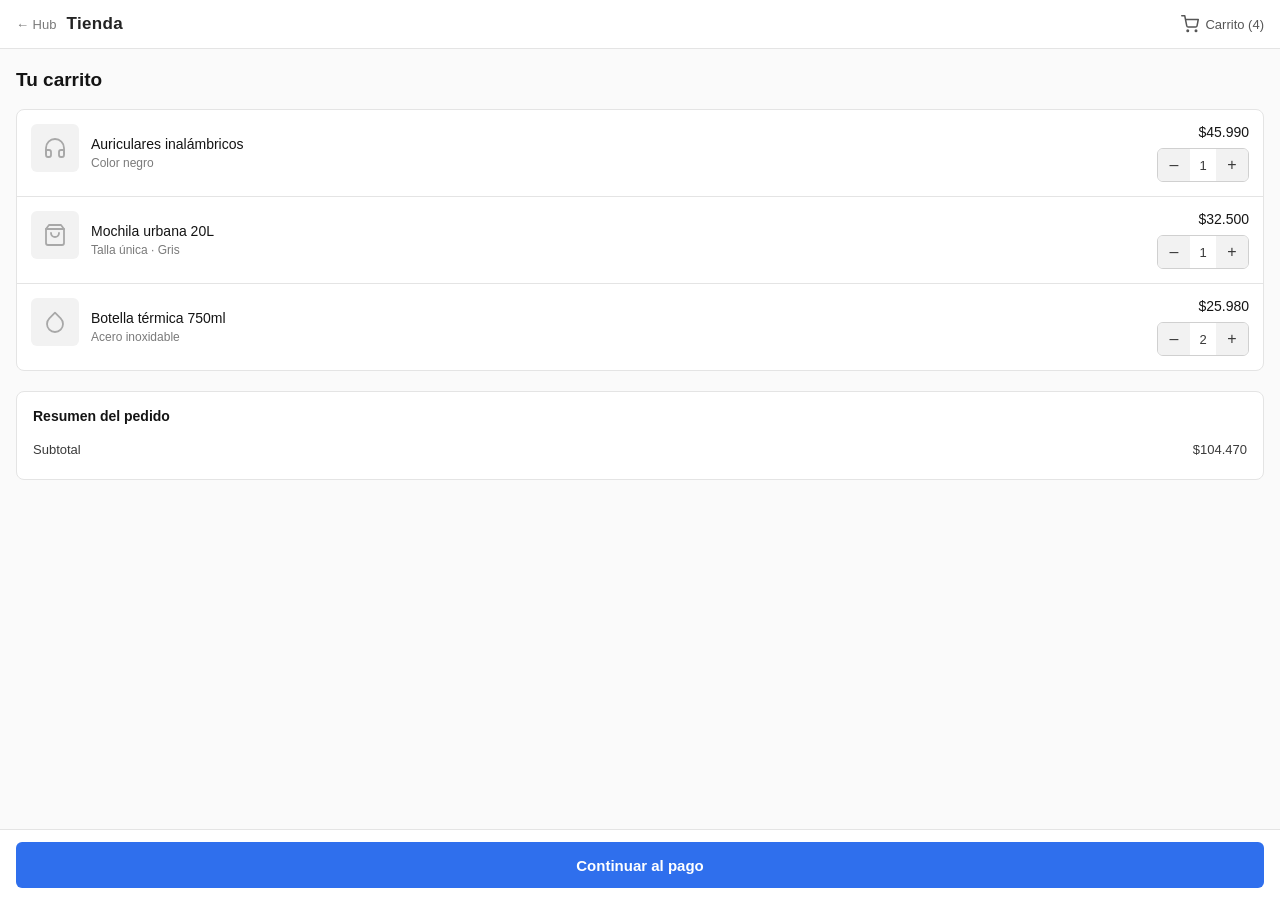
==== variante-a-control/index.html @ 312053e8 "Restructure into a hub + 5 isolated A/B/C/D/E variants Adds a mobile-only landing hub (root index.ht" ====
<!DOCTYPE html>
<html lang="es">
<head>
<meta charset="UTF-8">
<meta name="viewport" content="width=device-width, initial-scale=1.0">
<title>Tienda — Variante A</title>
<link rel="stylesheet" href="styles.css">
</head>
<body>

<header class="topbar">
  <div class="topbar-inner">
    <div class="topbar-left">
      <a class="hub-link" href="../index.html">&larr; Hub</a>
      <span class="logo">Tienda</span>
    </div>
    <span class="cart-indicator">
      <svg class="icon" viewBox="0 0 24 24" fill="none" stroke="currentColor" stroke-width="2" stroke-linecap="round" stroke-linejoin="round"><circle cx="9" cy="21" r="1"></circle><circle cx="20" cy="21" r="1"></circle><path d="M1 1h4l2.68 13.39a2 2 0 0 0 2 1.61h9.72a2 2 0 0 0 2-1.61L23 6H6"></path></svg>
      <span id="cartIndicator">Carrito (3)</span>
    </span>
  </div>
</header>

<main id="app">

  <!-- PANTALLA 1: CARRITO -->
  <section class="screen" id="screen-cart" data-screen="cart">
    <div class="page">
      <h1 class="page-title">Tu carrito</h1>

      <div class="layout">
        <ul class="product-list" id="productList"></ul>

        <div class="summary-box">
          <h2 class="summary-title">Resumen del pedido</h2>
          <div class="summary-row">
            <span>Subtotal</span>
            <span id="subtotalValue">$0</span>
          </div>
        </div>
      </div>
    </div>

    <div class="bottom-bar">
      <div class="bottom-bar-inner">
        <button class="btn btn-primary btn-block" id="btnGoCheckout">Continuar al pago</button>
      </div>
    </div>
  </section>

  <!-- PANTALLA 2: CHECKOUT (por etapas) -->
  <section class="screen hidden" id="screen-checkout" data-screen="checkout">
    <div class="page">
      <h1 class="page-title">Pago</h1>

      <ol class="progress-bar" id="progressBar">
        <li class="progress-step" data-step="1">
          <span class="progress-dot">1</span>
          <span class="progress-label">Dirección</span>
        </li>
        <li class="progress-step" data-step="2">
          <span class="progress-dot">2</span>
          <span class="progress-label">Pago</span>
        </li>
        <li class="progress-step" data-step="3">
          <span class="progress-dot">3</span>
          <span class="progress-label">Revisión</span>
        </li>
      </ol>

      <div class="layout">

        <!-- Etapa 1: Dirección -->
        <div class="checkout-step" id="step-direccion">
          <div class="form-block">
            <h2 class="form-heading">
              <svg class="icon" viewBox="0 0 24 24" fill="none" stroke="currentColor" stroke-width="2" stroke-linecap="round" stroke-linejoin="round"><path d="M21 10c0 7-9 13-9 13s-9-6-9-13a9 9 0 0 1 18 0z"></path><circle cx="12" cy="10" r="3"></circle></svg>
              Dirección de envío
            </h2>
            <div class="field">
              <label for="fullName">Nombre completo</label>
              <input type="text" id="fullName" placeholder="Nombre y apellido">
            </div>
            <div class="field">
              <label for="address">Dirección</label>
              <input type="text" id="address" placeholder="Calle, número, depto.">
            </div>
            <div class="field-row">
              <div class="field">
                <label for="city">Ciudad</label>
                <input type="text" id="city" placeholder="Ciudad">
              </div>
              <div class="field">
                <label for="zip">Código postal</label>
                <input type="text" id="zip" placeholder="0000000">
              </div>
            </div>
            <div class="field">
              <label for="phone">Teléfono</label>
              <input type="tel" id="phone" placeholder="+56 9 0000 0000">
            </div>
          </div>
        </div>

        <!-- Etapa 2: Pago -->
        <div class="checkout-step hidden" id="step-pago">
          <div class="form-block">
            <h2 class="form-heading">
              <svg class="icon" viewBox="0 0 24 24" fill="none" stroke="currentColor" stroke-width="2" stroke-linecap="round" stroke-linejoin="round"><rect x="1" y="4" width="22" height="16" rx="2" ry="2"></rect><line x1="1" y1="10" x2="23" y2="10"></line></svg>
              Medio de pago
            </h2>
            <div class="field">
              <label for="cardName">Nombre en la tarjeta</label>
              <input type="text" id="cardName" placeholder="Como aparece en la tarjeta">
            </div>
            <div class="field">
              <label for="cardNumber">Número de tarjeta</label>
              <input type="text" id="cardNumber" placeholder="0000 0000 0000 0000">
            </div>
            <div class="field-row">
              <div class="field">
                <label for="cardExpiry">Vencimiento</label>
                <input type="text" id="cardExpiry" placeholder="MM/AA">
              </div>
              <div class="field">
                <label for="cardCvv">CVV</label>
                <input type="text" id="cardCvv" placeholder="000">
              </div>
            </div>
          </div>
        </div>

        <!-- Etapa 3: Revisión -->
        <div class="checkout-step hidden" id="step-revision">
          <div class="form-block">
            <h2 class="form-heading">
              <svg class="icon" viewBox="0 0 24 24" fill="none" stroke="currentColor" stroke-width="2" stroke-linecap="round" stroke-linejoin="round"><path d="M21 10c0 7-9 13-9 13s-9-6-9-13a9 9 0 0 1 18 0z"></path><circle cx="12" cy="10" r="3"></circle></svg>
              Dirección de envío
            </h2>
            <div class="summary-row">
              <span>Nombre</span>
              <span id="reviewName">—</span>
            </div>
            <div class="summary-row">
              <span>Dirección</span>
              <span id="reviewAddress">—</span>
            </div>
            <div class="summary-row">
              <span>Teléfono</span>
              <span id="reviewPhone">—</span>
            </div>
          </div>

          <div class="form-block">
            <h2 class="form-heading">
              <svg class="icon" viewBox="0 0 24 24" fill="none" stroke="currentColor" stroke-width="2" stroke-linecap="round" stroke-linejoin="round"><rect x="1" y="4" width="22" height="16" rx="2" ry="2"></rect><line x1="1" y1="10" x2="23" y2="10"></line></svg>
              Medio de pago
            </h2>
            <div class="summary-row">
              <span>Tarjeta</span>
              <span id="reviewCard">—</span>
            </div>
          </div>

          <div class="summary-box">
            <h2 class="summary-title">Resumen del pedido</h2>
            <div class="summary-row">
              <span>Subtotal</span>
              <span id="subtotalValue2">$0</span>
            </div>
            <div class="summary-row">
              <span>Envío</span>
              <span id="shippingValue2">$0</span>
            </div>
            <div class="summary-row summary-total">
              <span>Total</span>
              <span id="totalValue2">$0</span>
            </div>
          </div>
        </div>

      </div>
    </div>

    <div class="bottom-bar">
      <div class="bottom-bar-inner bottom-bar-split">
        <button class="btn btn-link" id="btnStepBack">
          <svg class="icon icon-sm" viewBox="0 0 24 24" fill="none" stroke="currentColor" stroke-width="2" stroke-linecap="round" stroke-linejoin="round"><line x1="19" y1="12" x2="5" y2="12"></line><polyline points="12 19 5 12 12 5"></polyline></svg>
          <span id="btnStepBackLabel">Volver al carrito</span>
        </button>
        <button class="btn btn-primary" id="btnStepPrimary">Continuar</button>
      </div>
    </div>
  </section>

  <!-- PANTALLA 3: CONFIRMACIÓN -->
  <section class="screen hidden" id="screen-confirmation" data-screen="confirmation">
    <div class="page page-narrow">
      <div class="confirm-box">
        <svg class="icon icon-lg confirm-icon" viewBox="0 0 24 24" fill="none" stroke="currentColor" stroke-width="2" stroke-linecap="round" stroke-linejoin="round"><path d="M22 11.08V12a10 10 0 1 1-5.93-9.14"></path><polyline points="22 4 12 14.01 9 11.01"></polyline></svg>
        <h1 class="page-title">Compra confirmada</h1>
        <p class="confirm-order-number" id="orderNumber"></p>

        <div class="confirm-detail">
          <div class="summary-row">
            <span>Total pagado</span>
            <span id="totalValue3">$0</span>
          </div>
          <div class="summary-row">
            <span>Entrega estimada</span>
            <span id="deliveryValue3"></span>
          </div>
          <div class="summary-row">
            <span>Dirección</span>
            <span id="addressValue3"></span>
          </div>
          <div class="summary-row">
            <span>Medio de pago</span>
            <span id="paymentValue3"></span>
          </div>
        </div>
      </div>
    </div>

    <div class="bottom-bar">
      <div class="bottom-bar-inner">
        <button class="btn btn-primary btn-block" id="btnRestart">Volver al inicio</button>
      </div>
    </div>
  </section>

</main>

<!-- Panel de depuración oculto: Alt+Shift+L -->
<div class="debug-panel hidden" id="debugPanel">
  <div class="debug-header">
    <span>Debug log — Variante A</span>
    <div>
      <button id="debugDownload">Descargar JSON</button>
      <button id="debugClose">Cerrar</button>
    </div>
  </div>
  <pre id="debugContent"></pre>
</div>

<script src="app.js"></script>
</body>
</html>
---- variante-a-control/styles.css ----
* { box-sizing: border-box; }

:root {
  --gray-50: #fafafa;
  --gray-100: #f2f2f2;
  --gray-200: #e4e4e4;
  --gray-300: #d0d0d0;
  --gray-400: #a8a8a8;
  --gray-500: #7a7a7a;
  --gray-600: #565656;
  --gray-700: #3a3a3a;
  --gray-800: #232323;
  --gray-900: #141414;
  --accent: #2f6fed;
  --accent-dark: #1f4fc4;
}

html, body {
  margin: 0;
  padding: 0;
  font-family: -apple-system, BlinkMacSystemFont, "Segoe UI", Helvetica, Arial, sans-serif;
  color: var(--gray-800);
  background: var(--gray-50);
}

.hidden { display: none !important; }

/* Solo mobile: ~375-414px. Sin breakpoints de escritorio. */

.icon {
  width: 18px;
  height: 18px;
  flex-shrink: 0;
  vertical-align: middle;
}
.icon-sm { width: 15px; height: 15px; }
.icon-md { width: 24px; height: 24px; }
.icon-lg { width: 40px; height: 40px; }

.topbar {
  background: #fff;
  border-bottom: 1px solid var(--gray-200);
  position: sticky;
  top: 0;
  z-index: 10;
}
.topbar-inner {
  display: flex;
  justify-content: space-between;
  align-items: center;
  padding: 14px 16px;
}
.topbar-left {
  display: flex;
  align-items: center;
  gap: 10px;
}
.hub-link {
  font-size: 13px;
  color: var(--gray-500);
  text-decoration: none;
}
.hub-link:hover { color: var(--gray-800); }
.logo {
  font-weight: 700;
  font-size: 17px;
  letter-spacing: 0.02em;
}
.cart-indicator {
  display: flex;
  align-items: center;
  gap: 6px;
  font-size: 13px;
  color: var(--gray-600);
}

.page {
  padding: 20px 16px 100px;
}
.page-narrow { max-width: 100%; }

.page-title {
  font-size: 19px;
  font-weight: 600;
  margin: 0 0 18px;
  color: var(--gray-900);
}

.layout {
  display: flex;
  flex-direction: column;
  gap: 20px;
}

/* Barra de acciones fija */
.bottom-bar {
  position: fixed;
  left: 0;
  right: 0;
  bottom: 0;
  background: #fff;
  border-top: 1px solid var(--gray-200);
  padding: 12px 16px calc(12px + env(safe-area-inset-bottom));
  z-index: 20;
}
.bottom-bar-inner {
  display: flex;
  align-items: center;
  gap: 10px;
}
.bottom-bar-inner .btn-primary { flex: 1; }
.bottom-bar-split .btn-link {
  flex: 0 0 auto;
  margin-top: 0;
  padding-left: 8px;
  padding-right: 8px;
}

/* Barra de progreso del checkout */
.progress-bar {
  display: flex;
  list-style: none;
  margin: 0 0 24px;
  padding: 0;
}
.progress-step {
  flex: 1;
  display: flex;
  flex-direction: column;
  align-items: center;
  text-align: center;
  position: relative;
}
.progress-step::before {
  content: '';
  position: absolute;
  top: 13px;
  left: -50%;
  width: 100%;
  height: 2px;
  background: var(--gray-200);
  z-index: 0;
}
.progress-step:first-child::before { display: none; }
.progress-step.is-done::before,
.progress-step.is-active::before {
  background: var(--accent);
}
.progress-dot {
  position: relative;
  z-index: 1;
  width: 26px;
  height: 26px;
  border-radius: 50%;
  display: flex;
  align-items: center;
  justify-content: center;
  font-size: 12px;
  font-weight: 600;
  background: var(--gray-200);
  color: var(--gray-600);
}
.progress-step.is-active .progress-dot {
  background: var(--accent);
  color: #fff;
}
.progress-step.is-done .progress-dot {
  background: var(--accent);
  color: #fff;
}
.progress-label {
  margin-top: 6px;
  font-size: 11px;
  color: var(--gray-500);
}
.progress-step.is-active .progress-label {
  color: var(--gray-900);
  font-weight: 600;
}

/* Cart product list */
.product-list {
  list-style: none;
  margin: 0;
  padding: 0;
  background: #fff;
  border: 1px solid var(--gray-200);
  border-radius: 8px;
  overflow: hidden;
}
.product-item {
  display: flex;
  gap: 12px;
  padding: 14px;
  border-bottom: 1px solid var(--gray-200);
}
.product-item:last-child { border-bottom: none; }

.product-thumb {
  width: 48px;
  height: 48px;
  background: var(--gray-100);
  border-radius: 6px;
  flex-shrink: 0;
  display: flex;
  align-items: center;
  justify-content: center;
  color: var(--gray-400);
}

.product-info {
  flex: 1;
  min-width: 0;
  display: flex;
  flex-direction: column;
  gap: 4px;
  justify-content: center;
}
.product-name {
  font-size: 14px;
  font-weight: 500;
  color: var(--gray-900);
}
.product-meta {
  font-size: 12px;
  color: var(--gray-500);
}

.product-price-col {
  display: flex;
  flex-direction: column;
  align-items: flex-end;
  justify-content: center;
  gap: 8px;
  min-width: 78px;
}
.product-price {
  font-size: 14px;
  font-weight: 500;
  color: var(--gray-900);
}

.qty-control {
  display: flex;
  align-items: center;
  border: 1px solid var(--gray-300);
  border-radius: 6px;
  overflow: hidden;
}
.qty-control button {
  width: 32px;
  height: 32px;
  border: none;
  background: var(--gray-100);
  color: var(--gray-700);
  cursor: pointer;
  font-size: 16px;
  line-height: 1;
}
.qty-control button:hover { background: var(--gray-200); }
.qty-control span {
  width: 26px;
  text-align: center;
  font-size: 13px;
  color: var(--gray-700);
}

/* Delivery line — separado a propósito del resumen de precio */
.delivery-line {
  display: flex;
  align-items: center;
  gap: 8px;
  font-size: 13px;
  color: var(--gray-600);
  padding: 2px 4px 14px;
}

/* Summary box */
.summary-box {
  background: #fff;
  border: 1px solid var(--gray-200);
  border-radius: 8px;
  padding: 16px;
  margin-bottom: 14px;
}
.summary-title {
  font-size: 14px;
  font-weight: 600;
  margin: 0 0 12px;
  color: var(--gray-900);
}
.summary-row {
  display: flex;
  justify-content: space-between;
  font-size: 13px;
  color: var(--gray-700);
  padding: 6px 0;
}
.summary-total {
  border-top: 1px solid var(--gray-200);
  margin-top: 6px;
  padding-top: 12px;
  font-size: 15px;
  font-weight: 600;
  color: var(--gray-900);
}

/* Buttons */
.btn {
  display: inline-flex;
  align-items: center;
  justify-content: center;
  gap: 8px;
  font-size: 15px;
  font-weight: 600;
  border-radius: 6px;
  border: none;
  cursor: pointer;
  padding: 13px 20px;
  min-height: 46px;
}
.btn-block { width: 100%; }
.btn-primary {
  background: var(--accent);
  color: #fff;
}
.btn-primary:hover { background: var(--accent-dark); }
.btn-link {
  background: none;
  color: var(--gray-600);
  font-weight: 500;
  margin-top: 4px;
}
.btn-link:hover { color: var(--gray-800); text-decoration: underline; }

/* Checkout form */
.form-block {
  background: #fff;
  border: 1px solid var(--gray-200);
  border-radius: 8px;
  padding: 16px;
  margin-bottom: 16px;
}
.form-heading {
  display: flex;
  align-items: center;
  gap: 8px;
  font-size: 14px;
  font-weight: 600;
  margin: 0 0 14px;
  color: var(--gray-900);
}
.form-heading .icon { color: var(--gray-400); }
.field {
  margin-bottom: 14px;
}
.field label {
  display: block;
  font-size: 13px;
  color: var(--gray-600);
  margin-bottom: 6px;
}
.field input {
  width: 100%;
  padding: 12px;
  font-size: 16px;
  border: 1px solid var(--gray-300);
  border-radius: 6px;
  background: var(--gray-50);
  color: var(--gray-900);
}
.field input:focus {
  outline: none;
  border-color: var(--accent);
  background: #fff;
}
.field-row {
  display: grid;
  grid-template-columns: 1fr 1fr;
  gap: 12px;
}

/* Confirmation */
.confirm-box {
  background: #fff;
  border: 1px solid var(--gray-200);
  border-radius: 8px;
  padding: 24px 20px;
  text-align: left;
  margin-top: 16px;
}
.confirm-icon {
  color: var(--accent);
  margin-bottom: 12px;
}
.confirm-order-number {
  font-size: 13px;
  color: var(--gray-500);
  margin: -10px 0 20px;
}
.confirm-detail {
  border-top: 1px solid var(--gray-200);
  border-bottom: 1px solid var(--gray-200);
  padding: 8px 0;
  margin-bottom: 20px;
}

/* Debug panel (oculto por defecto, se activa con Alt+Shift+L) */
.debug-panel {
  position: fixed;
  inset: 0;
  background: #111;
  color: #d6ffd6;
  font-family: "SF Mono", Menlo, monospace;
  font-size: 11px;
  z-index: 9999;
  display: flex;
  flex-direction: column;
}
.debug-header {
  display: flex;
  justify-content: space-between;
  align-items: center;
  padding: 10px 14px;
  background: #000;
  color: #fff;
  font-family: -apple-system, sans-serif;
  font-size: 12px;
}
.debug-header button {
  background: #333;
  color: #fff;
  border: none;
  border-radius: 4px;
  padding: 6px 10px;
  margin-left: 6px;
  font-size: 11px;
  cursor: pointer;
}
#debugContent {
  margin: 0;
  padding: 12px 14px;
  overflow: auto;
  white-space: pre-wrap;
  word-break: break-word;
  flex: 1;
}
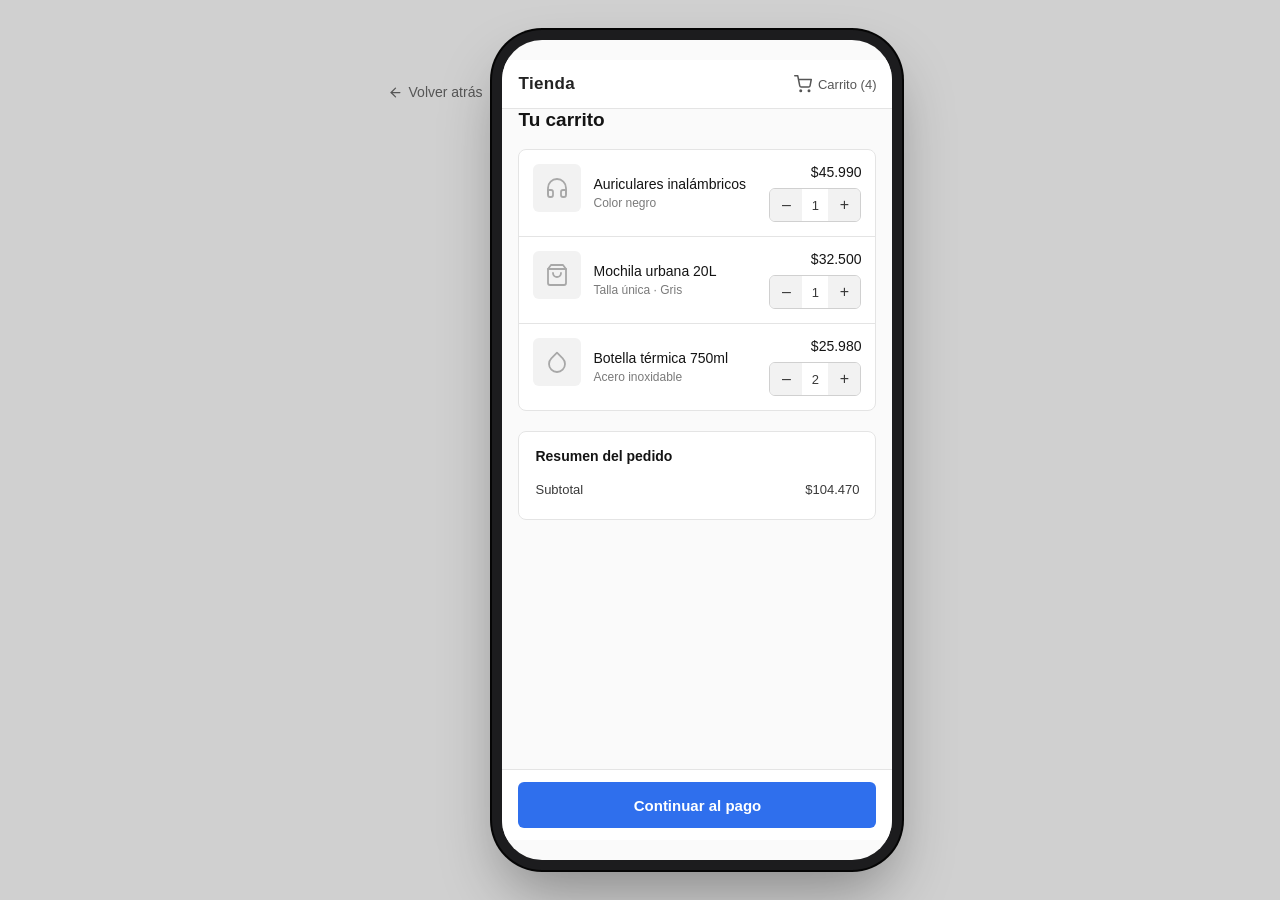
==== commit 19089423: "Make the whole site responsive with a phone-frame mockup for prototypes Real mobile viewports render" ====
--- a/variante-a-control/index.html
+++ b/variante-a-control/index.html
@@ -7,6 +7,12 @@
 <link rel="stylesheet" href="styles.css">
 </head>
 <body>
+<div class="device-frame">
+<a class="device-back-link" href="../index.html">
+  <svg class="icon icon-sm" viewBox="0 0 24 24" fill="none" stroke="currentColor" stroke-width="2" stroke-linecap="round" stroke-linejoin="round"><line x1="19" y1="12" x2="5" y2="12"></line><polyline points="12 19 5 12 12 5"></polyline></svg>
+  <span>Volver atrás</span>
+</a>
+<div class="device-screen" id="deviceScreen">
 
 <header class="topbar">
   <div class="topbar-inner">
@@ -243,6 +249,8 @@
   <pre id="debugContent"></pre>
 </div>
 
+</div>
+</div>
 <script src="app.js"></script>
 </body>
 </html>
--- a/variante-a-control/styles.css
+++ b/variante-a-control/styles.css
@@ -18,14 +18,80 @@
 html, body {
   margin: 0;
   padding: 0;
+  height: 100%;
   font-family: -apple-system, BlinkMacSystemFont, "Segoe UI", Helvetica, Arial, sans-serif;
   color: var(--gray-800);
+}
+body {
+  overflow: hidden;
   background: var(--gray-50);
 }
 
 .hidden { display: none !important; }
 
-/* Solo mobile: ~375-414px. Sin breakpoints de escritorio. */
+/* ---------------------------------------------------------------------
+   Marco de dispositivo — el prototipo está pensado para mobile, así que
+   en pantallas angostas ocupa todo el viewport (como una app real) y en
+   pantallas más anchas se muestra dentro de un marco tipo teléfono.
+--------------------------------------------------------------------- */
+.device-frame {
+  min-height: 100dvh;
+  display: flex;
+  align-items: center;
+  justify-content: center;
+}
+.device-screen {
+  position: relative;
+  width: 100%;
+  height: 100dvh;
+  overflow-y: auto;
+  overflow-x: hidden;
+  -webkit-overflow-scrolling: touch;
+  background: var(--gray-50);
+  transform: translateZ(0);
+}
+
+/* Enlace para volver al hub: dentro del topbar en mobile, fuera del
+   marco (a la izquierda) cuando el prototipo se muestra enmarcado. */
+.device-back-link {
+  display: none;
+}
+
+@media (min-width: 480px) {
+  body {
+    background: var(--gray-300);
+    overflow: auto;
+  }
+  .device-frame {
+    align-items: flex-start;
+    justify-content: center;
+    gap: 20px;
+    padding: 40px 0;
+  }
+  .device-screen {
+    width: 390px;
+    height: 844px;
+    max-height: calc(100dvh - 80px);
+    border-radius: 40px;
+    box-shadow:
+      0 0 0 10px #1c1c1e,
+      0 0 0 12px #050505,
+      0 30px 60px rgba(0, 0, 0, 0.35);
+  }
+
+  .device-back-link {
+    display: flex;
+    align-items: center;
+    gap: 6px;
+    margin-top: 44px;
+    color: var(--gray-600);
+    text-decoration: none;
+    font-size: 14px;
+    font-weight: 500;
+    white-space: nowrap;
+  }
+  .device-back-link:hover { color: var(--gray-900); }
+}
 
 .icon {
   width: 18px;
@@ -445,3 +511,15 @@
   word-break: break-word;
   flex: 1;
 }
+
+/* ---------------------------------------------------------------------
+   Ajustes cuando el prototipo se ve enmarcado (más abajo en el cascade
+   a propósito, para poder sobrescribir el top/bottom de estos
+   componentes ya definidos arriba).
+--------------------------------------------------------------------- */
+@media (min-width: 480px) {
+  .topbar-left .hub-link { display: none; }
+  .topbar { top: 20px; }
+  .bottom-bar { bottom: 20px; }
+  .page { padding-bottom: 120px; }
+}
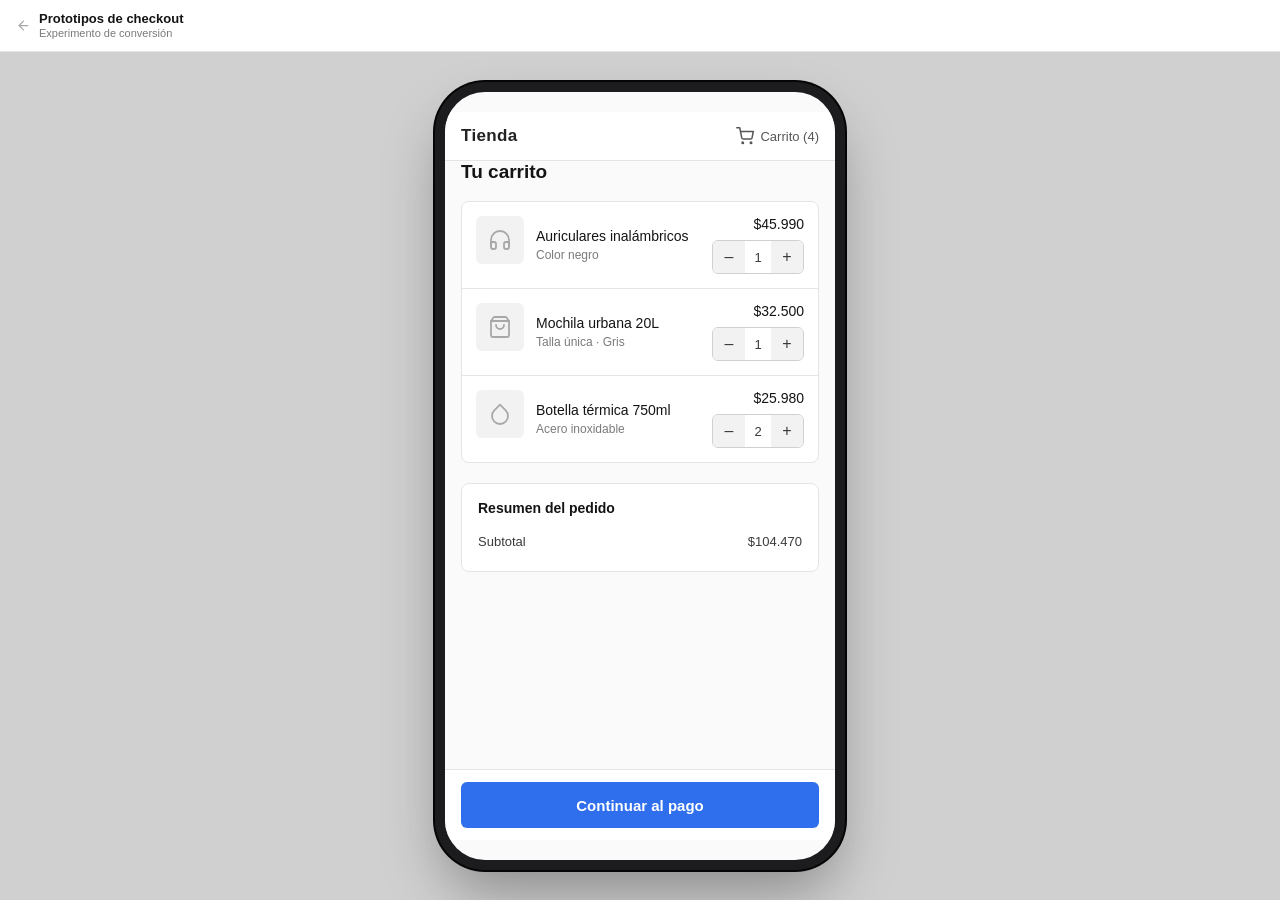
==== commit 6640d23f: "Add persistent top bar and fix regional Spanish The hub's identity bar ("Prototipos de checkout — Ex" ====
--- a/variante-a-control/index.html
+++ b/variante-a-control/index.html
@@ -7,19 +7,25 @@
 <link rel="stylesheet" href="styles.css">
 </head>
 <body>
+
+<header class="site-topbar">
+  <div class="site-topbar-inner">
+    <a class="site-topbar-brand" href="../index.html">
+      <svg class="icon icon-sm" viewBox="0 0 24 24" fill="none" stroke="currentColor" stroke-width="2" stroke-linecap="round" stroke-linejoin="round"><line x1="19" y1="12" x2="5" y2="12"></line><polyline points="12 19 5 12 12 5"></polyline></svg>
+      <span class="site-topbar-text">
+        <span class="site-topbar-title">Prototipos de checkout</span>
+        <span class="site-topbar-subtitle">Experimento de conversión</span>
+      </span>
+    </a>
+  </div>
+</header>
+
 <div class="device-frame">
-<a class="device-back-link" href="../index.html">
-  <svg class="icon icon-sm" viewBox="0 0 24 24" fill="none" stroke="currentColor" stroke-width="2" stroke-linecap="round" stroke-linejoin="round"><line x1="19" y1="12" x2="5" y2="12"></line><polyline points="12 19 5 12 12 5"></polyline></svg>
-  <span>Volver atrás</span>
-</a>
 <div class="device-screen" id="deviceScreen">
 
 <header class="topbar">
   <div class="topbar-inner">
-    <div class="topbar-left">
-      <a class="hub-link" href="../index.html">&larr; Hub</a>
-      <span class="logo">Tienda</span>
-    </div>
+    <span class="logo">Tienda</span>
     <span class="cart-indicator">
       <svg class="icon" viewBox="0 0 24 24" fill="none" stroke="currentColor" stroke-width="2" stroke-linecap="round" stroke-linejoin="round"><circle cx="9" cy="21" r="1"></circle><circle cx="20" cy="21" r="1"></circle><path d="M1 1h4l2.68 13.39a2 2 0 0 0 2 1.61h9.72a2 2 0 0 0 2-1.61L23 6H6"></path></svg>
       <span id="cartIndicator">Carrito (3)</span>
--- a/variante-a-control/styles.css
+++ b/variante-a-control/styles.css
@@ -25,17 +25,61 @@
 body {
   overflow: hidden;
   background: var(--gray-50);
+  display: flex;
+  flex-direction: column;
 }
 
 .hidden { display: none !important; }
+
+/* ---------------------------------------------------------------------
+   Barra superior persistente — identifica el experimento y permite
+   volver al hub. Se mantiene siempre visible, incluso dentro de cada
+   prototipo (no forma parte del "marco" ni de su scroll interno).
+--------------------------------------------------------------------- */
+.site-topbar {
+  flex: 0 0 auto;
+  height: 52px;
+  display: flex;
+  align-items: center;
+  background: #fff;
+  border-bottom: 1px solid var(--gray-200);
+}
+.site-topbar-inner {
+  width: 100%;
+  padding: 0 16px;
+}
+.site-topbar-brand {
+  display: flex;
+  align-items: center;
+  gap: 8px;
+  text-decoration: none;
+  color: var(--gray-800);
+}
+.site-topbar-brand .icon { color: var(--gray-400); flex-shrink: 0; }
+.site-topbar-text {
+  display: flex;
+  flex-direction: column;
+  line-height: 1.25;
+}
+.site-topbar-title {
+  font-weight: 700;
+  font-size: 13px;
+  color: var(--gray-900);
+}
+.site-topbar-subtitle {
+  font-size: 11px;
+  color: var(--gray-500);
+}
 
 /* ---------------------------------------------------------------------
    Marco de dispositivo — el prototipo está pensado para mobile, así que
-   en pantallas angostas ocupa todo el viewport (como una app real) y en
-   pantallas más anchas se muestra dentro de un marco tipo teléfono.
+   en pantallas angostas ocupa todo el espacio bajo la barra superior
+   (como una app real) y en pantallas más anchas se muestra dentro de
+   un marco tipo teléfono.
 --------------------------------------------------------------------- */
 .device-frame {
-  min-height: 100dvh;
+  flex: 1 1 auto;
+  min-height: 0;
   display: flex;
   align-items: center;
   justify-content: center;
@@ -43,7 +87,7 @@
 .device-screen {
   position: relative;
   width: 100%;
-  height: 100dvh;
+  height: 100%;
   overflow-y: auto;
   overflow-x: hidden;
   -webkit-overflow-scrolling: touch;
@@ -51,46 +95,26 @@
   transform: translateZ(0);
 }
 
-/* Enlace para volver al hub: dentro del topbar en mobile, fuera del
-   marco (a la izquierda) cuando el prototipo se muestra enmarcado. */
-.device-back-link {
-  display: none;
-}
-
 @media (min-width: 480px) {
   body {
     background: var(--gray-300);
-    overflow: auto;
   }
   .device-frame {
     align-items: flex-start;
     justify-content: center;
-    gap: 20px;
+    overflow: auto;
     padding: 40px 0;
   }
   .device-screen {
     width: 390px;
     height: 844px;
-    max-height: calc(100dvh - 80px);
+    max-height: calc(100dvh - 132px);
     border-radius: 40px;
     box-shadow:
       0 0 0 10px #1c1c1e,
       0 0 0 12px #050505,
       0 30px 60px rgba(0, 0, 0, 0.35);
   }
-
-  .device-back-link {
-    display: flex;
-    align-items: center;
-    gap: 6px;
-    margin-top: 44px;
-    color: var(--gray-600);
-    text-decoration: none;
-    font-size: 14px;
-    font-weight: 500;
-    white-space: nowrap;
-  }
-  .device-back-link:hover { color: var(--gray-900); }
 }
 
 .icon {
@@ -116,17 +140,6 @@
   align-items: center;
   padding: 14px 16px;
 }
-.topbar-left {
-  display: flex;
-  align-items: center;
-  gap: 10px;
-}
-.hub-link {
-  font-size: 13px;
-  color: var(--gray-500);
-  text-decoration: none;
-}
-.hub-link:hover { color: var(--gray-800); }
 .logo {
   font-weight: 700;
   font-size: 17px;
@@ -518,7 +531,6 @@
    componentes ya definidos arriba).
 --------------------------------------------------------------------- */
 @media (min-width: 480px) {
-  .topbar-left .hub-link { display: none; }
   .topbar { top: 20px; }
   .bottom-bar { bottom: 20px; }
   .page { padding-bottom: 120px; }
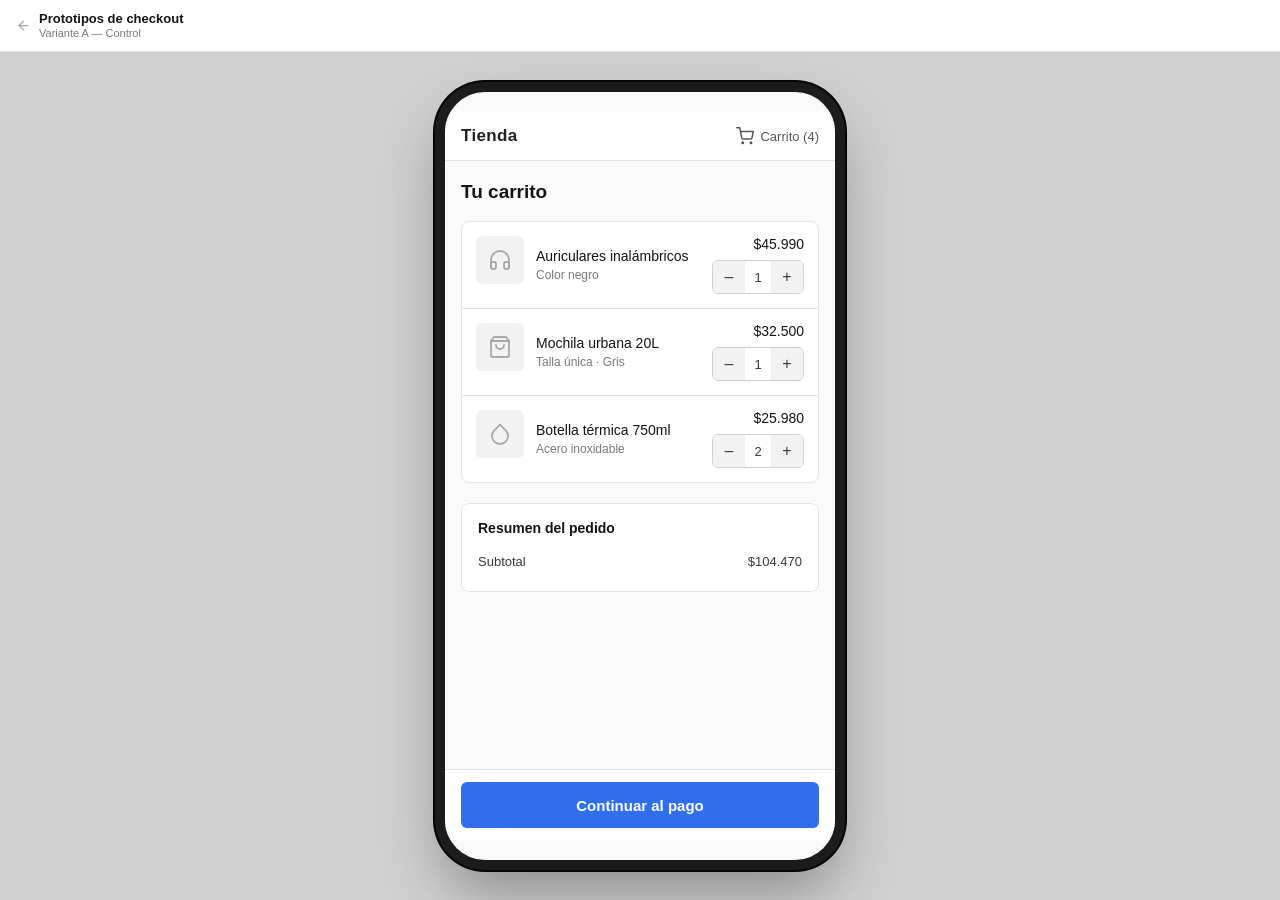
==== commit 1cbcf030: "Show variant name in the persistent top bar, harden internal scroll The persistent site-topbar subti" ====
--- a/variante-a-control/index.html
+++ b/variante-a-control/index.html
@@ -14,7 +14,7 @@
       <svg class="icon icon-sm" viewBox="0 0 24 24" fill="none" stroke="currentColor" stroke-width="2" stroke-linecap="round" stroke-linejoin="round"><line x1="19" y1="12" x2="5" y2="12"></line><polyline points="12 19 5 12 12 5"></polyline></svg>
       <span class="site-topbar-text">
         <span class="site-topbar-title">Prototipos de checkout</span>
-        <span class="site-topbar-subtitle">Experimento de conversión</span>
+        <span class="site-topbar-subtitle">Variante A — Control</span>
       </span>
     </a>
   </div>
--- a/variante-a-control/styles.css
+++ b/variante-a-control/styles.css
@@ -88,9 +88,9 @@
   position: relative;
   width: 100%;
   height: 100%;
-  overflow-y: auto;
-  overflow-x: hidden;
-  -webkit-overflow-scrolling: touch;
+  overflow: hidden;
+  display: flex;
+  flex-direction: column;
   background: var(--gray-50);
   transform: translateZ(0);
 }
@@ -128,17 +128,32 @@
 .icon-lg { width: 40px; height: 40px; }
 
 .topbar {
+  flex: 0 0 auto;
   background: #fff;
   border-bottom: 1px solid var(--gray-200);
-  position: sticky;
-  top: 0;
-  z-index: 10;
 }
 .topbar-inner {
   display: flex;
   justify-content: space-between;
   align-items: center;
   padding: 14px 16px;
+}
+
+/* main#app y la pantalla activa forman una columna flex: el header ya
+   quedó fijo arriba (flex item normal), y acá se reparte el resto del
+   alto entre el contenido scrolleable (.page) y la barra inferior fija
+   (.bottom-bar), que también es un simple flex item, ya no position:fixed. */
+main#app {
+  flex: 1 1 auto;
+  min-height: 0;
+  display: flex;
+  flex-direction: column;
+}
+.screen {
+  flex: 1 1 auto;
+  min-height: 0;
+  display: flex;
+  flex-direction: column;
 }
 .logo {
   font-weight: 700;
@@ -154,7 +169,11 @@
 }
 
 .page {
-  padding: 20px 16px 100px;
+  flex: 1 1 auto;
+  min-height: 0;
+  overflow-y: auto;
+  -webkit-overflow-scrolling: touch;
+  padding: 20px 16px 24px;
 }
 .page-narrow { max-width: 100%; }
 
@@ -171,16 +190,13 @@
   gap: 20px;
 }
 
-/* Barra de acciones fija */
+/* Barra de acciones — flex item fijo al final de la columna, nunca se
+   mueve con el scroll de .page (que es el único elemento scrolleable). */
 .bottom-bar {
-  position: fixed;
-  left: 0;
-  right: 0;
-  bottom: 0;
+  flex: 0 0 auto;
   background: #fff;
   border-top: 1px solid var(--gray-200);
   padding: 12px 16px calc(12px + env(safe-area-inset-bottom));
-  z-index: 20;
 }
 .bottom-bar-inner {
   display: flex;
@@ -526,12 +542,10 @@
 }
 
 /* ---------------------------------------------------------------------
-   Ajustes cuando el prototipo se ve enmarcado (más abajo en el cascade
-   a propósito, para poder sobrescribir el top/bottom de estos
-   componentes ya definidos arriba).
+   Ajustes cuando el prototipo se ve enmarcado: un poco de aire entre el
+   header/la barra de acciones y el borde redondeado del "teléfono".
 --------------------------------------------------------------------- */
 @media (min-width: 480px) {
-  .topbar { top: 20px; }
-  .bottom-bar { bottom: 20px; }
-  .page { padding-bottom: 120px; }
-}
+  .topbar { margin-top: 20px; }
+  .bottom-bar { margin-bottom: 20px; }
+}
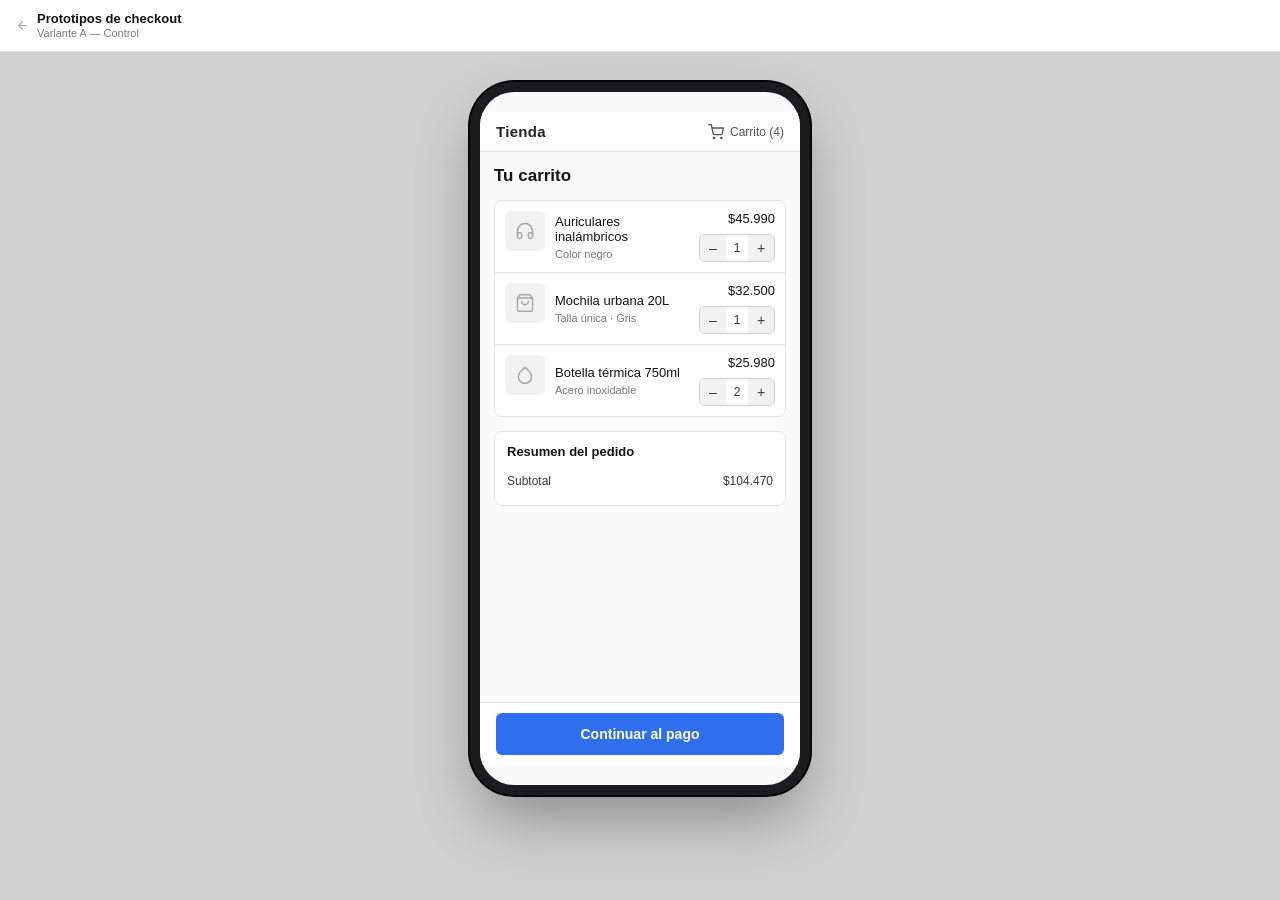
==== commit 612b7206: "Assume recurring users: drop contact fields, preselect saved address The experiment targets returnin" ====
--- a/variante-a-control/index.html
+++ b/variante-a-control/index.html
@@ -89,27 +89,34 @@
               <svg class="icon" viewBox="0 0 24 24" fill="none" stroke="currentColor" stroke-width="2" stroke-linecap="round" stroke-linejoin="round"><path d="M21 10c0 7-9 13-9 13s-9-6-9-13a9 9 0 0 1 18 0z"></path><circle cx="12" cy="10" r="3"></circle></svg>
               Dirección de envío
             </h2>
-            <div class="field">
-              <label for="fullName">Nombre completo</label>
-              <input type="text" id="fullName" placeholder="Nombre y apellido">
-            </div>
-            <div class="field">
-              <label for="address">Dirección</label>
-              <input type="text" id="address" placeholder="Calle, número, depto.">
-            </div>
-            <div class="field-row">
+
+            <div id="savedAddressView">
+              <div class="option-card is-selected">
+                <span class="option-radio-dot"></span>
+                <span class="option-body">
+                  <span class="option-title" id="savedAddressTitle">Av. Providencia 1234, depto. 802</span>
+                  <span class="option-meta" id="savedAddressMeta">Providencia, Santiago · 7500000</span>
+                </span>
+              </div>
+              <button type="button" class="text-link" id="btnChangeAddress">Usar otra dirección</button>
+            </div>
+
+            <div class="hidden" id="addressFormView">
               <div class="field">
-                <label for="city">Ciudad</label>
-                <input type="text" id="city" placeholder="Ciudad">
-              </div>
-              <div class="field">
-                <label for="zip">Código postal</label>
-                <input type="text" id="zip" placeholder="0000000">
-              </div>
-            </div>
-            <div class="field">
-              <label for="phone">Teléfono</label>
-              <input type="tel" id="phone" placeholder="+56 9 0000 0000">
+                <label for="address">Dirección</label>
+                <input type="text" id="address" placeholder="Calle, número, depto.">
+              </div>
+              <div class="field-row">
+                <div class="field">
+                  <label for="city">Ciudad</label>
+                  <input type="text" id="city" placeholder="Ciudad">
+                </div>
+                <div class="field">
+                  <label for="zip">Código postal</label>
+                  <input type="text" id="zip" placeholder="0000000">
+                </div>
+              </div>
+              <button type="button" class="text-link" id="btnUseSavedAddress">Usar dirección guardada</button>
             </div>
           </div>
         </div>
@@ -150,16 +157,8 @@
               Dirección de envío
             </h2>
             <div class="summary-row">
-              <span>Nombre</span>
-              <span id="reviewName">—</span>
-            </div>
-            <div class="summary-row">
               <span>Dirección</span>
               <span id="reviewAddress">—</span>
-            </div>
-            <div class="summary-row">
-              <span>Teléfono</span>
-              <span id="reviewPhone">—</span>
             </div>
           </div>
 
--- a/variante-a-control/styles.css
+++ b/variante-a-control/styles.css
@@ -106,10 +106,12 @@
     padding: 40px 0;
   }
   .device-screen {
-    width: 390px;
-    height: 844px;
+    width: auto;
+    max-width: 320px;
+    height: 693px;
     max-height: calc(100dvh - 132px);
-    border-radius: 40px;
+    aspect-ratio: 390 / 844;
+    border-radius: 34px;
     box-shadow:
       0 0 0 10px #1c1c1e,
       0 0 0 12px #050505,
@@ -118,14 +120,14 @@
 }
 
 .icon {
-  width: 18px;
-  height: 18px;
+  width: 16px;
+  height: 16px;
   flex-shrink: 0;
   vertical-align: middle;
 }
-.icon-sm { width: 15px; height: 15px; }
-.icon-md { width: 24px; height: 24px; }
-.icon-lg { width: 40px; height: 40px; }
+.icon-sm { width: 13px; height: 13px; }
+.icon-md { width: 20px; height: 20px; }
+.icon-lg { width: 32px; height: 32px; }
 
 .topbar {
   flex: 0 0 auto;
@@ -136,7 +138,7 @@
   display: flex;
   justify-content: space-between;
   align-items: center;
-  padding: 14px 16px;
+  padding: 11px 16px;
 }
 
 /* main#app y la pantalla activa forman una columna flex: el header ya
@@ -157,14 +159,14 @@
 }
 .logo {
   font-weight: 700;
-  font-size: 17px;
+  font-size: 15px;
   letter-spacing: 0.02em;
 }
 .cart-indicator {
   display: flex;
   align-items: center;
   gap: 6px;
-  font-size: 13px;
+  font-size: 12px;
   color: var(--gray-600);
 }
 
@@ -173,21 +175,23 @@
   min-height: 0;
   overflow-y: auto;
   -webkit-overflow-scrolling: touch;
-  padding: 20px 16px 24px;
-}
+  scrollbar-width: none;
+  padding: 14px 14px 18px;
+}
+.page::-webkit-scrollbar { display: none; }
 .page-narrow { max-width: 100%; }
 
 .page-title {
-  font-size: 19px;
+  font-size: 17px;
   font-weight: 600;
-  margin: 0 0 18px;
+  margin: 0 0 14px;
   color: var(--gray-900);
 }
 
 .layout {
   display: flex;
   flex-direction: column;
-  gap: 20px;
+  gap: 14px;
 }
 
 /* Barra de acciones — flex item fijo al final de la columna, nunca se
@@ -196,7 +200,7 @@
   flex: 0 0 auto;
   background: #fff;
   border-top: 1px solid var(--gray-200);
-  padding: 12px 16px calc(12px + env(safe-area-inset-bottom));
+  padding: 10px 16px calc(10px + env(safe-area-inset-bottom));
 }
 .bottom-bar-inner {
   display: flex;
@@ -215,7 +219,7 @@
 .progress-bar {
   display: flex;
   list-style: none;
-  margin: 0 0 24px;
+  margin: 0 0 18px;
   padding: 0;
 }
 .progress-step {
@@ -229,7 +233,7 @@
 .progress-step::before {
   content: '';
   position: absolute;
-  top: 13px;
+  top: 11px;
   left: -50%;
   width: 100%;
   height: 2px;
@@ -244,13 +248,13 @@
 .progress-dot {
   position: relative;
   z-index: 1;
-  width: 26px;
-  height: 26px;
+  width: 22px;
+  height: 22px;
   border-radius: 50%;
   display: flex;
   align-items: center;
   justify-content: center;
-  font-size: 12px;
+  font-size: 11px;
   font-weight: 600;
   background: var(--gray-200);
   color: var(--gray-600);
@@ -264,8 +268,8 @@
   color: #fff;
 }
 .progress-label {
-  margin-top: 6px;
-  font-size: 11px;
+  margin-top: 4px;
+  font-size: 10px;
   color: var(--gray-500);
 }
 .progress-step.is-active .progress-label {
@@ -285,15 +289,15 @@
 }
 .product-item {
   display: flex;
-  gap: 12px;
-  padding: 14px;
+  gap: 10px;
+  padding: 10px;
   border-bottom: 1px solid var(--gray-200);
 }
 .product-item:last-child { border-bottom: none; }
 
 .product-thumb {
-  width: 48px;
-  height: 48px;
+  width: 40px;
+  height: 40px;
   background: var(--gray-100);
   border-radius: 6px;
   flex-shrink: 0;
@@ -312,12 +316,12 @@
   justify-content: center;
 }
 .product-name {
-  font-size: 14px;
+  font-size: 13px;
   font-weight: 500;
   color: var(--gray-900);
 }
 .product-meta {
-  font-size: 12px;
+  font-size: 11px;
   color: var(--gray-500);
 }
 
@@ -330,7 +334,7 @@
   min-width: 78px;
 }
 .product-price {
-  font-size: 14px;
+  font-size: 13px;
   font-weight: 500;
   color: var(--gray-900);
 }
@@ -343,20 +347,20 @@
   overflow: hidden;
 }
 .qty-control button {
-  width: 32px;
-  height: 32px;
+  width: 26px;
+  height: 26px;
   border: none;
   background: var(--gray-100);
   color: var(--gray-700);
   cursor: pointer;
-  font-size: 16px;
+  font-size: 14px;
   line-height: 1;
 }
 .qty-control button:hover { background: var(--gray-200); }
 .qty-control span {
-  width: 26px;
+  width: 22px;
   text-align: center;
-  font-size: 13px;
+  font-size: 12px;
   color: var(--gray-700);
 }
 
@@ -364,10 +368,10 @@
 .delivery-line {
   display: flex;
   align-items: center;
-  gap: 8px;
-  font-size: 13px;
+  gap: 6px;
+  font-size: 12px;
   color: var(--gray-600);
-  padding: 2px 4px 14px;
+  padding: 2px 4px 10px;
 }
 
 /* Summary box */
@@ -375,27 +379,27 @@
   background: #fff;
   border: 1px solid var(--gray-200);
   border-radius: 8px;
-  padding: 16px;
-  margin-bottom: 14px;
+  padding: 12px;
+  margin-bottom: 10px;
 }
 .summary-title {
-  font-size: 14px;
+  font-size: 13px;
   font-weight: 600;
-  margin: 0 0 12px;
+  margin: 0 0 10px;
   color: var(--gray-900);
 }
 .summary-row {
   display: flex;
   justify-content: space-between;
-  font-size: 13px;
+  font-size: 12px;
   color: var(--gray-700);
-  padding: 6px 0;
+  padding: 5px 0;
 }
 .summary-total {
   border-top: 1px solid var(--gray-200);
-  margin-top: 6px;
-  padding-top: 12px;
-  font-size: 15px;
+  margin-top: 4px;
+  padding-top: 10px;
+  font-size: 14px;
   font-weight: 600;
   color: var(--gray-900);
 }
@@ -406,13 +410,13 @@
   align-items: center;
   justify-content: center;
   gap: 8px;
-  font-size: 15px;
+  font-size: 14px;
   font-weight: 600;
   border-radius: 6px;
   border: none;
   cursor: pointer;
-  padding: 13px 20px;
-  min-height: 46px;
+  padding: 11px 18px;
+  min-height: 42px;
 }
 .btn-block { width: 100%; }
 .btn-primary {
@@ -428,42 +432,113 @@
 }
 .btn-link:hover { color: var(--gray-800); text-decoration: underline; }
 
+/* Tarjeta de dato guardado (dirección preseleccionada) */
+.option-card {
+  position: relative;
+  display: flex;
+  align-items: flex-start;
+  gap: 10px;
+  padding: 10px;
+  border: 1px solid var(--gray-300);
+  border-radius: 8px;
+}
+.option-card.is-selected {
+  border-color: var(--accent);
+  background: #f5f8ff;
+}
+.option-radio-dot {
+  flex-shrink: 0;
+  width: 18px;
+  height: 18px;
+  margin-top: 1px;
+  border-radius: 50%;
+  border: 2px solid var(--gray-300);
+  position: relative;
+}
+.option-card.is-selected .option-radio-dot {
+  border-color: var(--accent);
+}
+.option-card.is-selected .option-radio-dot::after {
+  content: '';
+  position: absolute;
+  inset: 3px;
+  border-radius: 50%;
+  background: var(--accent);
+}
+.option-body {
+  flex: 1;
+  min-width: 0;
+  display: flex;
+  flex-direction: column;
+  gap: 3px;
+}
+.option-title {
+  font-size: 13px;
+  font-weight: 500;
+  color: var(--gray-900);
+}
+.option-meta {
+  font-size: 11px;
+  color: var(--gray-500);
+}
+
+/* Enlace de texto secundario (ej. "Usar otra dirección") */
+.text-link {
+  display: inline-block;
+  margin-top: 10px;
+  padding: 4px 0;
+  background: none;
+  border: none;
+  color: var(--accent);
+  font-size: 13px;
+  font-weight: 500;
+  cursor: pointer;
+}
+.text-link:hover {
+  text-decoration: underline;
+}
+
 /* Checkout form */
 .form-block {
   background: #fff;
   border: 1px solid var(--gray-200);
   border-radius: 8px;
-  padding: 16px;
-  margin-bottom: 16px;
+  padding: 12px;
+  margin-bottom: 12px;
 }
 .form-heading {
   display: flex;
   align-items: center;
-  gap: 8px;
-  font-size: 14px;
+  gap: 6px;
+  font-size: 13px;
   font-weight: 600;
-  margin: 0 0 14px;
+  margin: 0 0 10px;
   color: var(--gray-900);
 }
 .form-heading .icon { color: var(--gray-400); }
 .field {
-  margin-bottom: 14px;
+  margin-bottom: 10px;
 }
 .field label {
   display: block;
-  font-size: 13px;
+  font-size: 12px;
   color: var(--gray-600);
-  margin-bottom: 6px;
+  margin-bottom: 4px;
 }
 .field input {
   width: 100%;
-  padding: 12px;
-  font-size: 16px;
+  padding: 8px 10px;
+  font-size: 13px;
   border: 1px solid var(--gray-300);
   border-radius: 6px;
   background: var(--gray-50);
   color: var(--gray-900);
 }
+/* En mobile real (sin marco) los campos suben a 16px: por debajo de ese
+   tamaño iOS hace zoom automático al enfocar un input. */
+@media (max-width: 479px) {
+  .field input { font-size: 16px; }
+}
 .field input:focus {
   outline: none;
   border-color: var(--accent);
@@ -472,7 +547,7 @@
 .field-row {
   display: grid;
   grid-template-columns: 1fr 1fr;
-  gap: 12px;
+  gap: 10px;
 }
 
 /* Confirmation */
@@ -480,24 +555,24 @@
   background: #fff;
   border: 1px solid var(--gray-200);
   border-radius: 8px;
-  padding: 24px 20px;
+  padding: 18px 16px;
   text-align: left;
-  margin-top: 16px;
+  margin-top: 12px;
 }
 .confirm-icon {
   color: var(--accent);
-  margin-bottom: 12px;
+  margin-bottom: 10px;
 }
 .confirm-order-number {
-  font-size: 13px;
+  font-size: 12px;
   color: var(--gray-500);
-  margin: -10px 0 20px;
+  margin: -8px 0 16px;
 }
 .confirm-detail {
   border-top: 1px solid var(--gray-200);
   border-bottom: 1px solid var(--gray-200);
-  padding: 8px 0;
-  margin-bottom: 20px;
+  padding: 6px 0;
+  margin-bottom: 16px;
 }
 
 /* Debug panel (oculto por defecto, se activa con Alt+Shift+L) */
